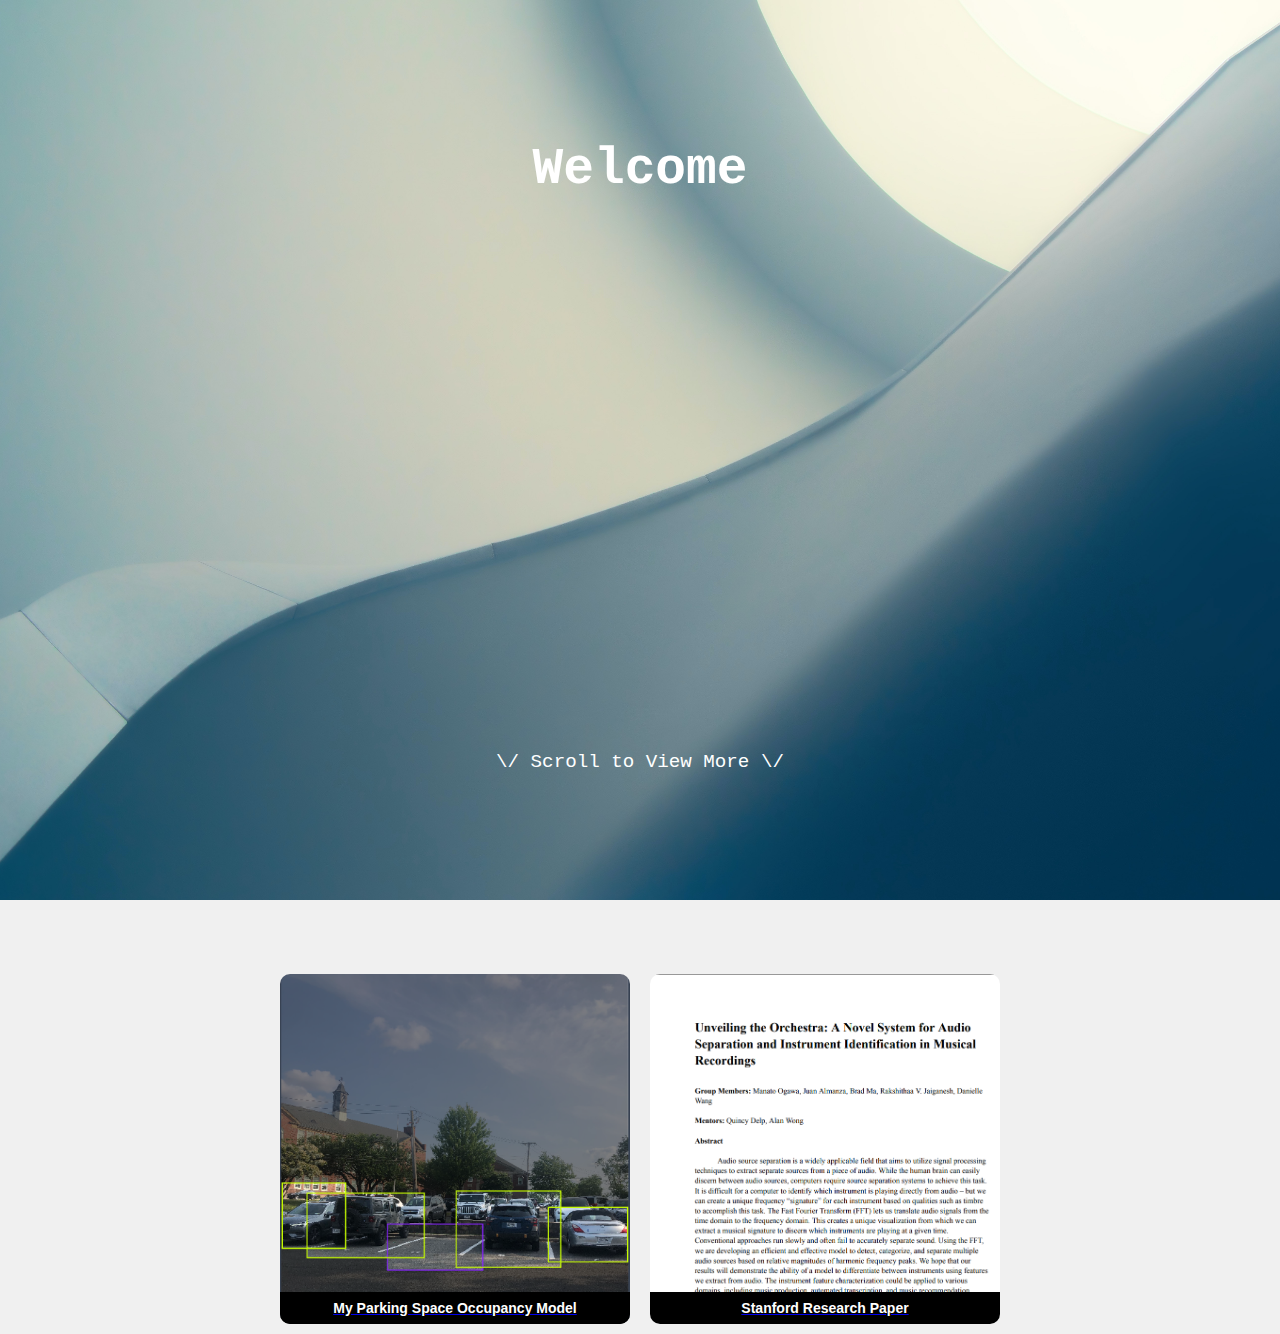
==== index.html @ 9898f5de "Update index.html" ====
<!DOCTYPE html>
<html lang="en">
<head>
<meta charset="UTF-8">
<meta name="viewport" content="width=device-width, initial-scale=1.0">
<link rel="stylesheet" href="assets/style.css">
<title>Main Page</title>
</head>
<body>
  <div class="header">
    <h1><span>Welcome to My Website!</span></h1>
    <p class="scroll-text">\/ Scroll to View More \/</p>
  </div>
  
  <div class="content-container">
    <div class="button-container">
      <a href="parking-space-model.html" class="button2-image">
        <div class="caption">My Parking Space Occupancy Model</div>
      </a>
      
      <a href="paper1.html" class="button-image">
        <div class="caption">Stanford Research Paper</div>
      </a>
    </div>
  </div>
  <script>
    const titleElement = document.querySelector('.header h1 span');
    const titleText = titleElement.textContent;
    titleElement.textContent = ''; 

    let index = 0;
    const typingInterval = 100; 

    function typeNextLetter() {
      if (index < titleText.length) {
        titleElement.textContent += titleText[index];
        index++;
        setTimeout(typeNextLetter, typingInterval);
      }
    }

    typeNextLetter();

    window.addEventListener('scroll', function() {
      const scrollText = document.querySelector('.scroll-text');
      if (scrollText) {
        const scrollPosition = window.scrollY;
        const fadeDistance = 100; 
        
        const opacity = Math.max(0, 1 - (scrollPosition / fadeDistance));
        scrollText.style.opacity = opacity;
      }
    });
  </script>
</body>
</html>
---- assets/style.css ----
.header {
  display: flex;
  flex-direction: column;
  align-items: center;
  justify-content: center;
  height: 100vh;
  width: 100vw;
  background-image: url('../assets/images/background.jpg'); 
  background-size: cover;
  background-position: center;
  font-family: 'Monaco', monospace; 
}

.content-container {
  padding-top: 5%; /* Use percentages for padding */
}

h1 {
  font-size: 4vw; 
  color: white;
  margin: 1vw; 
}

.scroll-text {
  width: 80%; 
  height: auto; 
  font-size: 1.5vw;
  text-align: center;
  background-color: transparent;
  color: white;
  margin-top: 60vh;
  margin-bottom: 0vh;
  opacity: 1;
  transition: opacity 0.5s; 
}

.fade-out {
  opacity: 0;
}

.scroll-text:hover{
  transform: scale(1.05);
}

body {
  font-family: Arial, sans-serif;
  text-align: center;
  display: flex;
  flex-direction: column;
  justify-content: center;
  align-items: center;
  min-height: 100vh;
  margin: 0;
  background-color: #f0f0f0;
}

body::-webkit-scrollbar {
    display: none;
}

.button {
  display: inline-block;
  padding: 15px 30px;
  background-color: #007bff;
  color: #fff;
  border: none;
  cursor: pointer;
  font-size: 18px;
  border-radius: 8px; 
  transition: background-color 0.3s, transform 0.2s;
}

.button-container {
  display: flex; 
  justify-content: center; 
}

.caption-container {
  width: 350px; 
  margin: auto; 
}

.button:hover {
  background-color: #0056b3;
  transform: scale(1.05); 
}

.button-image {
  display: flex;
  flex-direction: column;
  justify-content: flex-end;
  align-items: center;
  width: 350px;
  height: 350px;
  background-image: url('../assets/images/Stanford-pic.png');
  background-size: cover;
  border-radius: 10px;
  transition: transform 0.2s, filter 0.2s;
  margin: 10px;
  position: relative;
}

.button-image:hover {
  transform: scale(1.05); 
  filter: brightness(85%); 
}

.button-image:hover .caption {
  opacity: 1;
}

.button2-image {
  display: flex;
  flex-direction: column;
  justify-content: flex-end;
  align-items: center;
  width: 350px;
  height: 350px;
  background-image: url('../assets/images/model-image.png');
  background-size: cover;
  border-radius: 10px;
  transition: transform 0.2s, filter 0.2s;
  margin: 10px;
  position: relative;
}

.button2-image:hover {
  transform: scale(1.05); 
  filter: brightness(85%); 
}

.button2-image:hover .caption {
  opacity: 1;
}

.caption {
  background-color: black;
  color: white;
  font-weight: bold;
  font-size: 14px;
  padding: 8px 0;
  text-align: center;
  width: 100%;
  border-bottom-left-radius: 10px;
  border-bottom-right-radius: 10px;
}
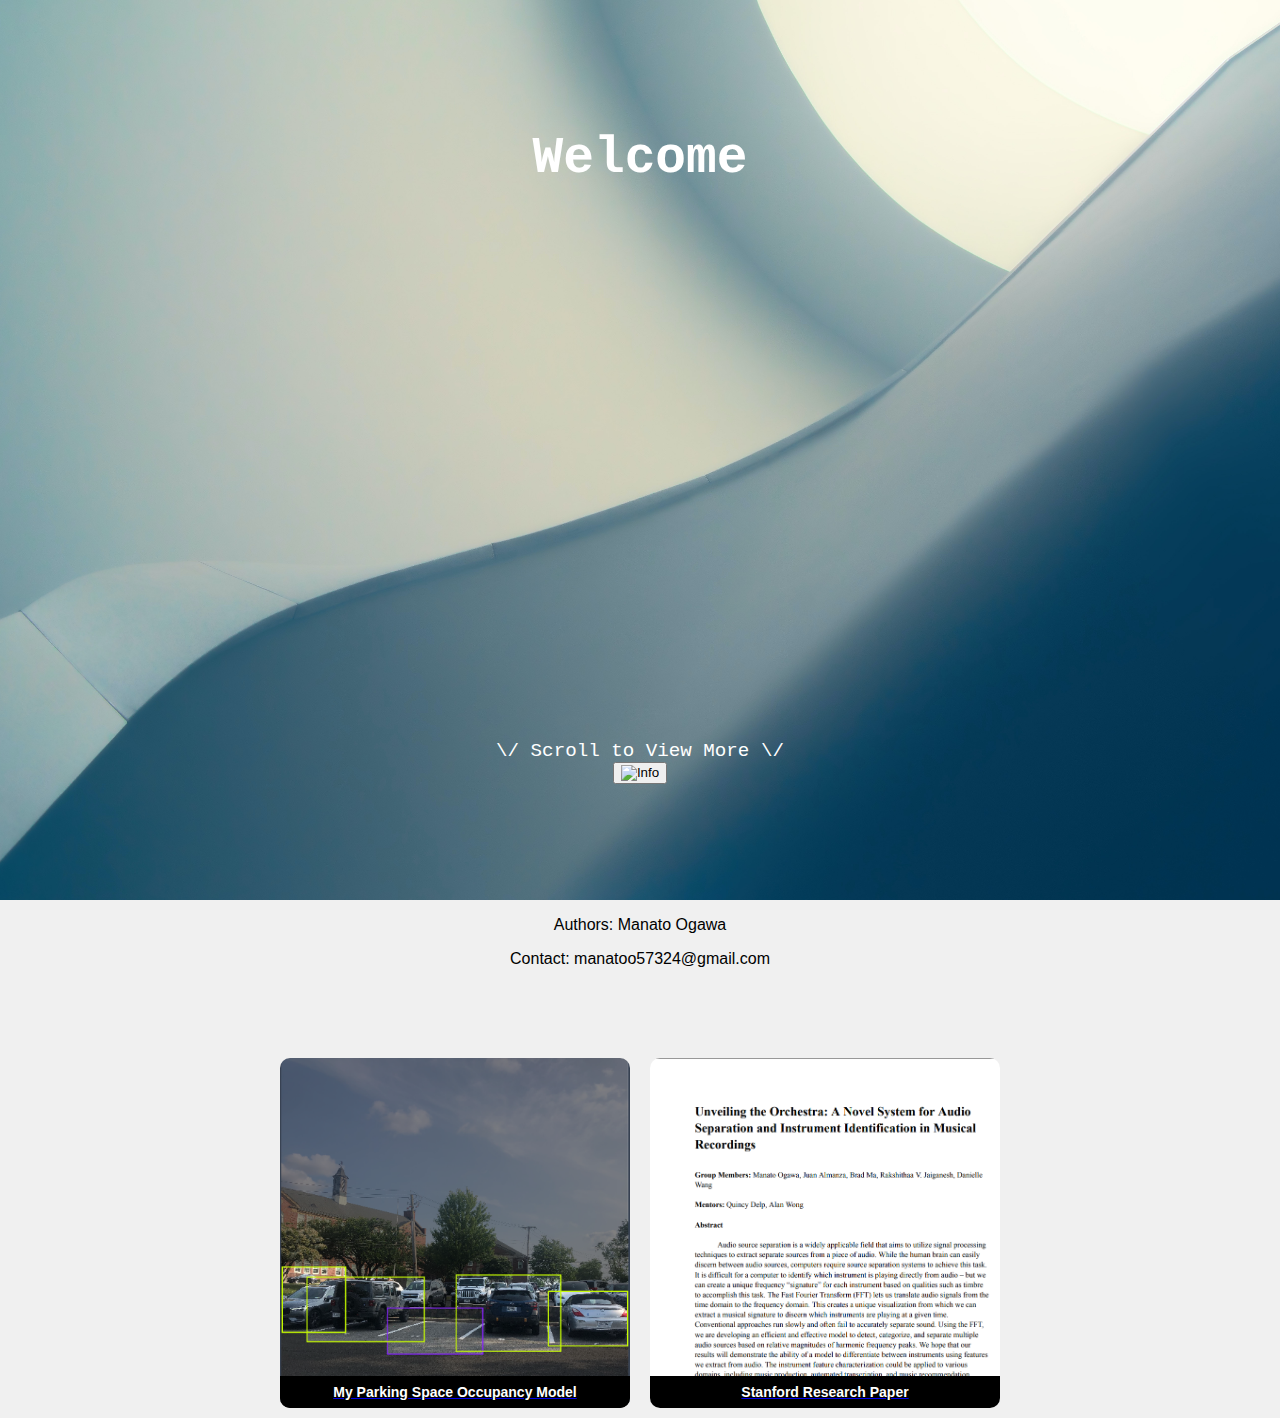
==== commit 91eb5563: "Update index.html" ====
--- a/index.html
+++ b/index.html
@@ -10,6 +10,14 @@
   <div class="header">
     <h1><span>Welcome to My Website!</span></h1>
     <p class="scroll-text">\/ Scroll to View More \/</p>
+    <button id="info-button">
+      <img src="assets/images/info-button.jpg" alt="Info" />
+    </button>
+  </div>
+
+  <div class="info-panel" id="info-panel">
+    <p>Authors: Manato Ogawa</p>
+    <p>Contact: manatoo57324@gmail.com</p>
   </div>
   
   <div class="content-container">
@@ -51,6 +59,19 @@
         scrollText.style.opacity = opacity;
       }
     });
+
+    const infoButton = document.getElementById('info-button');
+    const infoPanel = document.getElementById('info-panel');
+
+    infoButton.addEventListener('click', () => {
+      infoPanel.classList.toggle('show');
+    });
+
+    document.addEventListener('click', (event) => {
+      if (!infoPanel.contains(event.target) && !infoButton.contains(event.target)) {
+        infoPanel.classList.remove('show');
+      }
+    });
   </script>
 </body>
 </html>
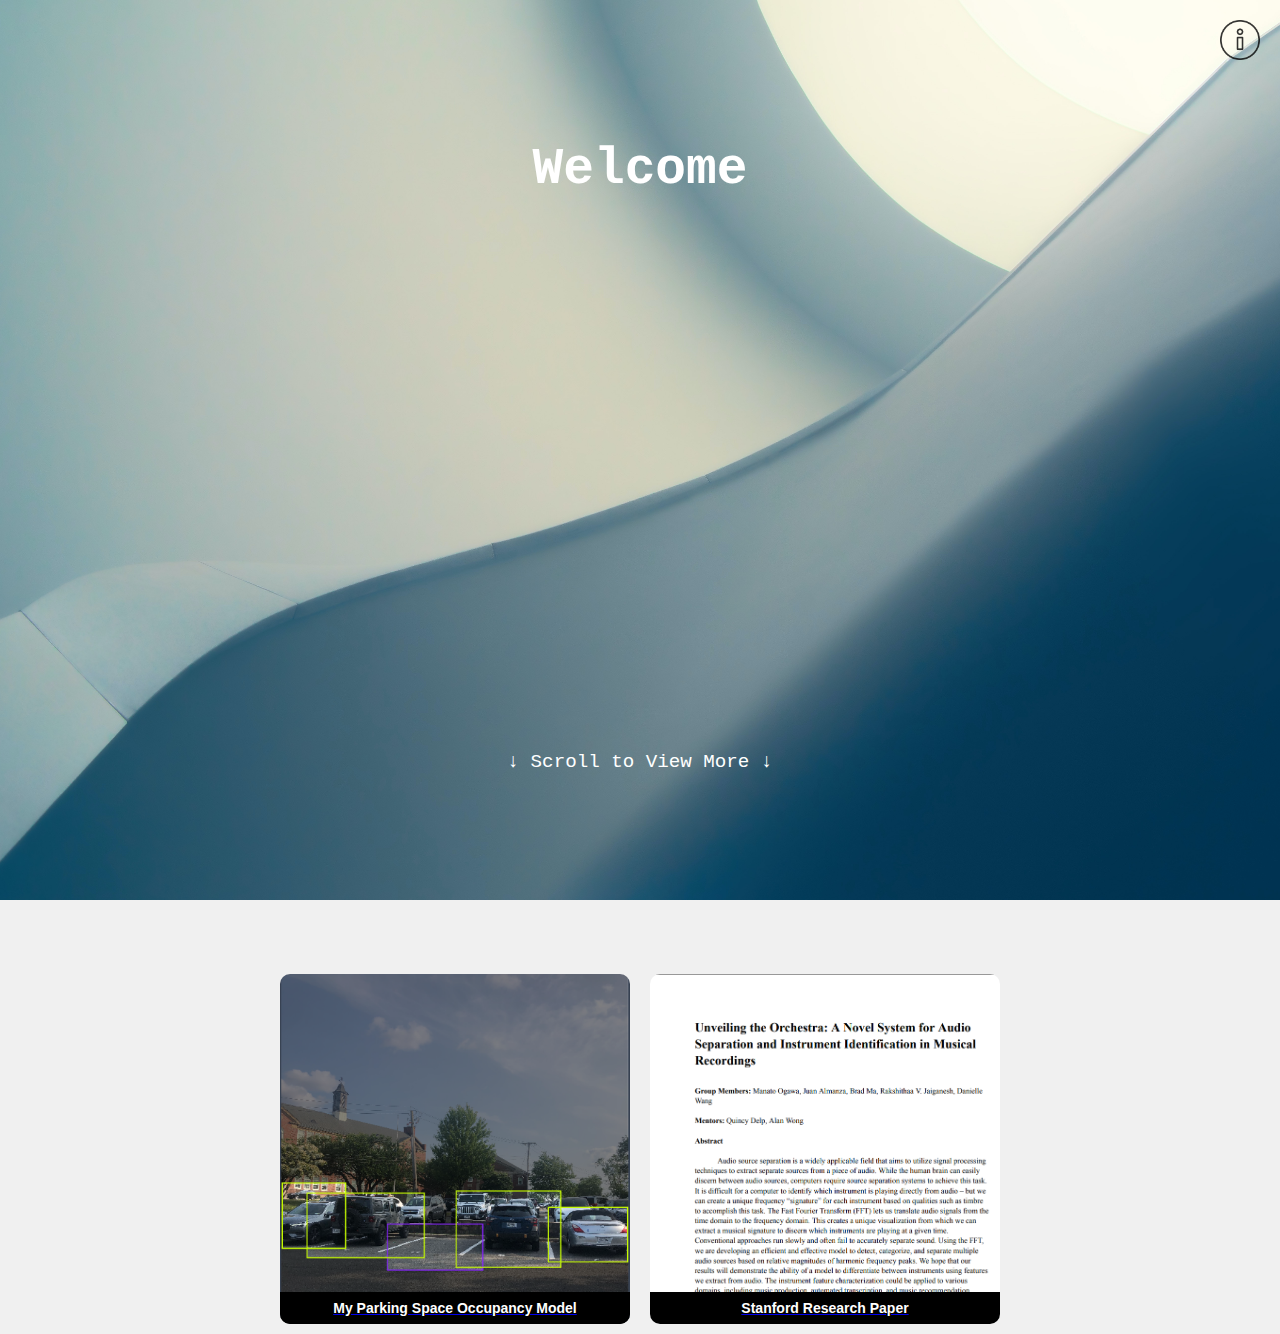
==== commit da6217ff: "Update index.html" ====
--- a/index.html
+++ b/index.html
@@ -9,7 +9,7 @@
 <body>
   <div class="header">
     <h1><span>Welcome to My Website!</span></h1>
-    <p class="scroll-text">\/ Scroll to View More \/</p>
+    <p class="scroll-text">↓  Scroll to View More  ↓</p>
     <button id="info-button">
       <img src="assets/images/info-button.jpg" alt="Info" />
     </button>
--- a/assets/style.css
+++ b/assets/style.css
@@ -144,3 +144,40 @@
   border-bottom-left-radius: 10px;
   border-bottom-right-radius: 10px;
 }
+
+#info-button {
+  position: fixed;
+  top: 20px;
+  right: 20px;
+  background: none;
+  border: none;
+  cursor: pointer;
+  padding: 0;
+}
+
+#info-button img {
+  width: 40px; 
+  height: 40px; 
+  opacity: 0.8; 
+  transition: opacity 0.3s;
+}
+
+.info-panel {
+  display: none;
+  position: fixed;
+  top: 20px;
+  right: 20px;
+  background-color: rgba(0, 0, 0, 0.9);
+  color: white;
+  padding: 20px;
+  width: 250px;
+  max-height: 80vh; 
+  overflow-y: auto; 
+  z-index: 1000;
+  border-radius: 10px;
+  box-shadow: 0 0 10px rgba(0, 0, 0, 0.5);
+}
+
+.info-panel.show {
+  display: block;
+}
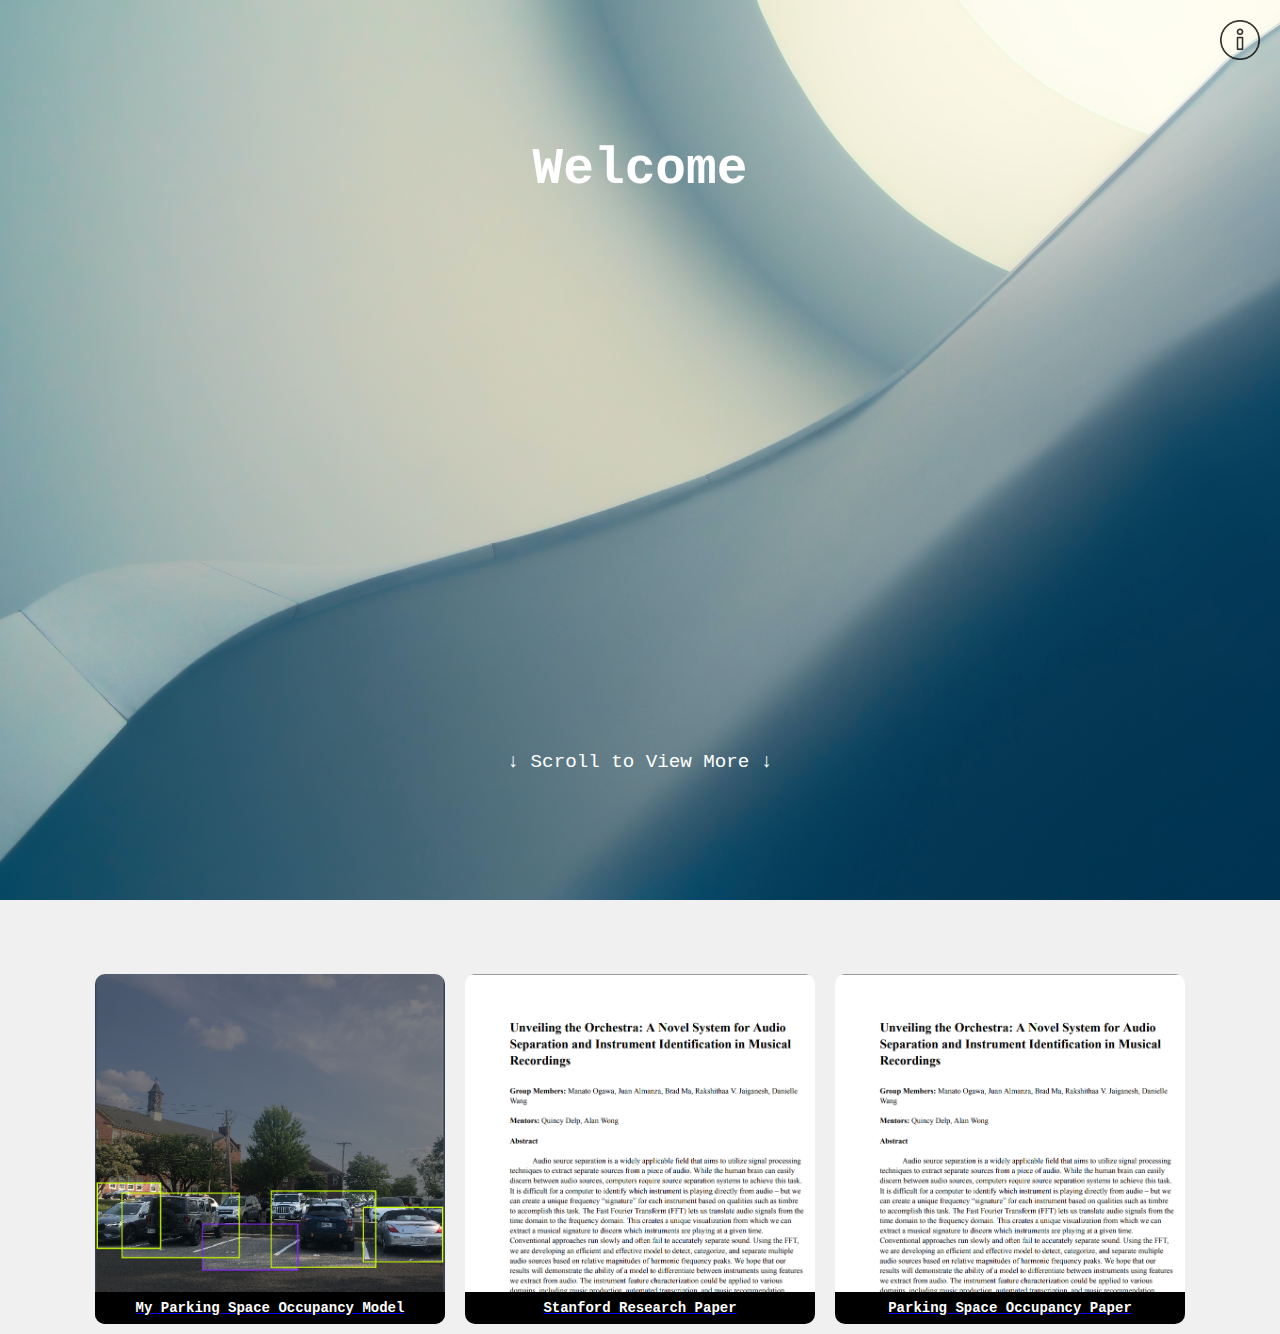
==== commit ac86e172: "Update index.html" ====
--- a/index.html
+++ b/index.html
@@ -28,6 +28,10 @@
       
       <a href="paper1.html" class="button-image">
         <div class="caption">Stanford Research Paper</div>
+      </a>
+
+      <a href="paper2.html" class="button-image">
+        <div class="caption">Parking Space Occupancy Paper</div>
       </a>
     </div>
   </div>
--- a/assets/style.css
+++ b/assets/style.css
@@ -43,13 +43,13 @@
 }
 
 body {
-  font-family: Arial, sans-serif;
+  font-family: 'Monaco', monospace; 
   text-align: center;
   display: flex;
   flex-direction: column;
   justify-content: center;
   align-items: center;
-  min-height: 100vh;
+  min-height: 10vh;
   margin: 0;
   background-color: #f0f0f0;
 }
@@ -181,3 +181,22 @@
 .info-panel.show {
   display: block;
 }
+
+.button_model {
+  background-color: #007bff;
+  display: inline-block;
+  padding: 15px 30px;
+  color: #fff;
+  border: none;
+  margin-top:1vh;
+  margin-bottom:1vh;
+  cursor: pointer;
+  font-size: 1vw;
+  border-radius: 8px; 
+  transition: background-color 0.3s, transform 0.2s;
+}
+
+.button_model:hover {
+  transform: scale(1.05); 
+  filter: brightness(85%); 
+}
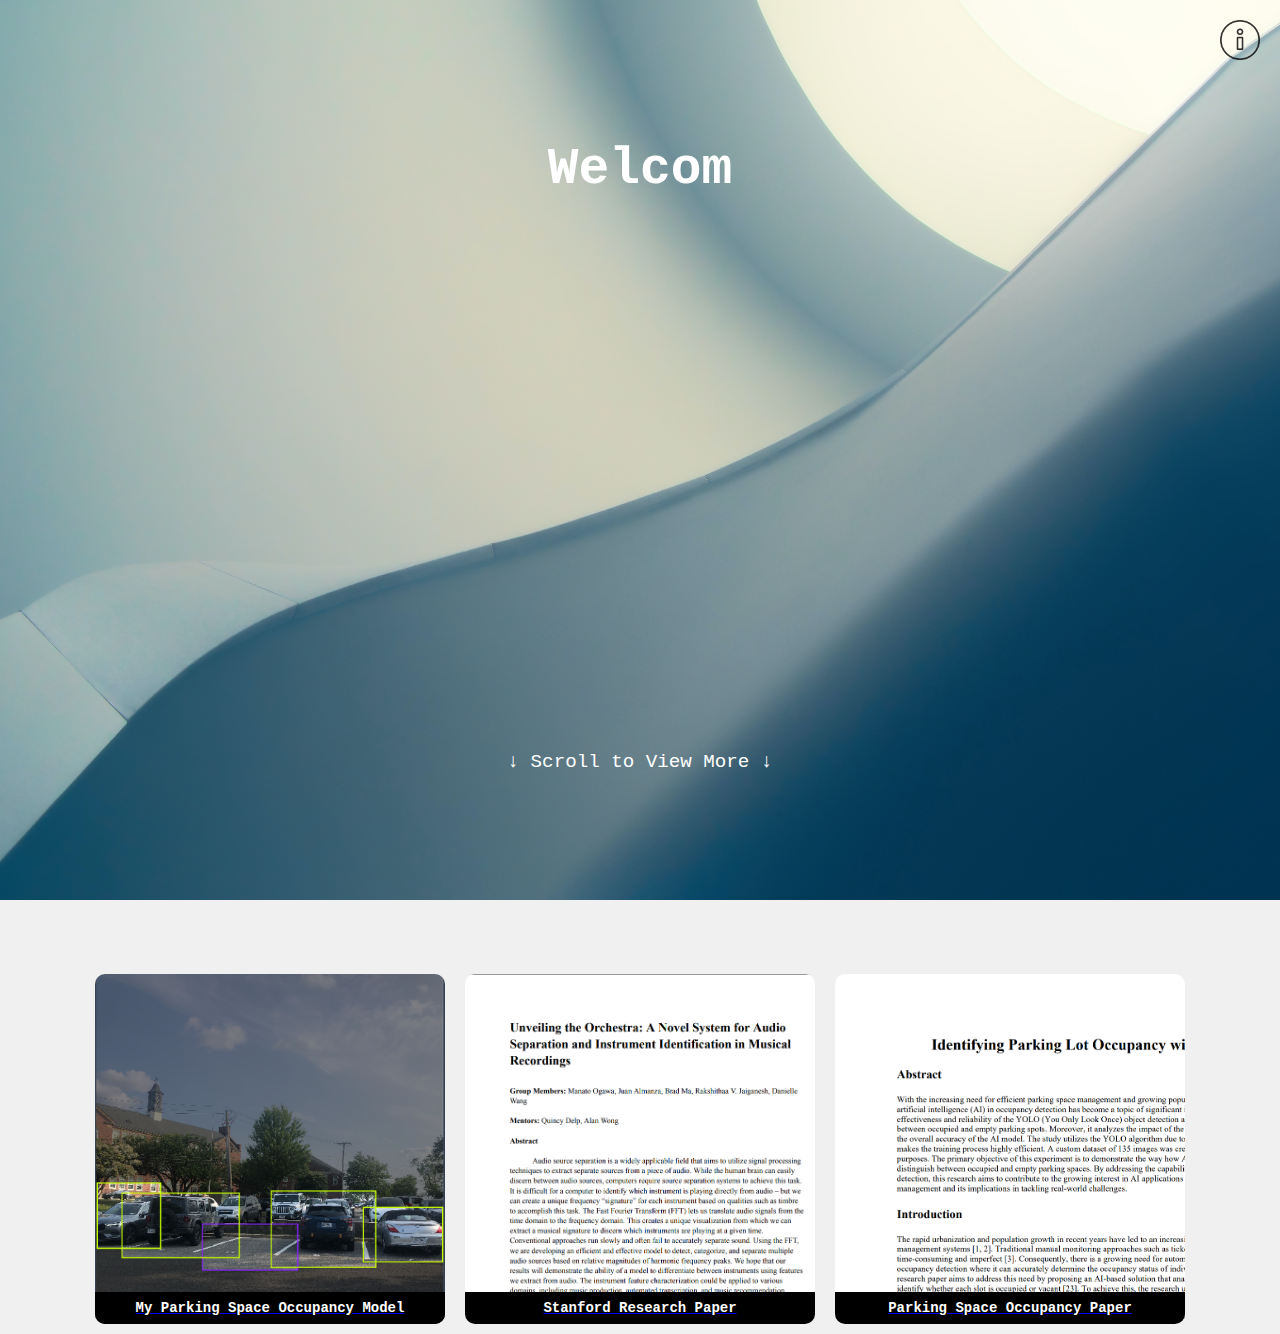
==== commit 1529a102: "Update index.html" ====
--- a/index.html
+++ b/index.html
@@ -30,7 +30,7 @@
         <div class="caption">Stanford Research Paper</div>
       </a>
 
-      <a href="paper2.html" class="button-image">
+      <a href="paper2.html" class="button3-image">
         <div class="caption">Parking Space Occupancy Paper</div>
       </a>
     </div>
--- a/assets/style.css
+++ b/assets/style.css
@@ -200,3 +200,27 @@
   transform: scale(1.05); 
   filter: brightness(85%); 
 }
+
+.button3-image {
+  display: flex;
+  flex-direction: column;
+  justify-content: flex-end;
+  align-items: center;
+  width: 350px;
+  height: 350px;
+  background-image: url('../assets/images/MyPaper-pic.png');
+  background-size: cover;
+  border-radius: 10px;
+  transition: transform 0.2s, filter 0.2s;
+  margin: 10px;
+  position: relative;
+}
+
+.button3-image:hover {
+  transform: scale(1.05); 
+  filter: brightness(85%); 
+}
+
+.button3-image:hover .caption {
+  opacity: 1;
+}
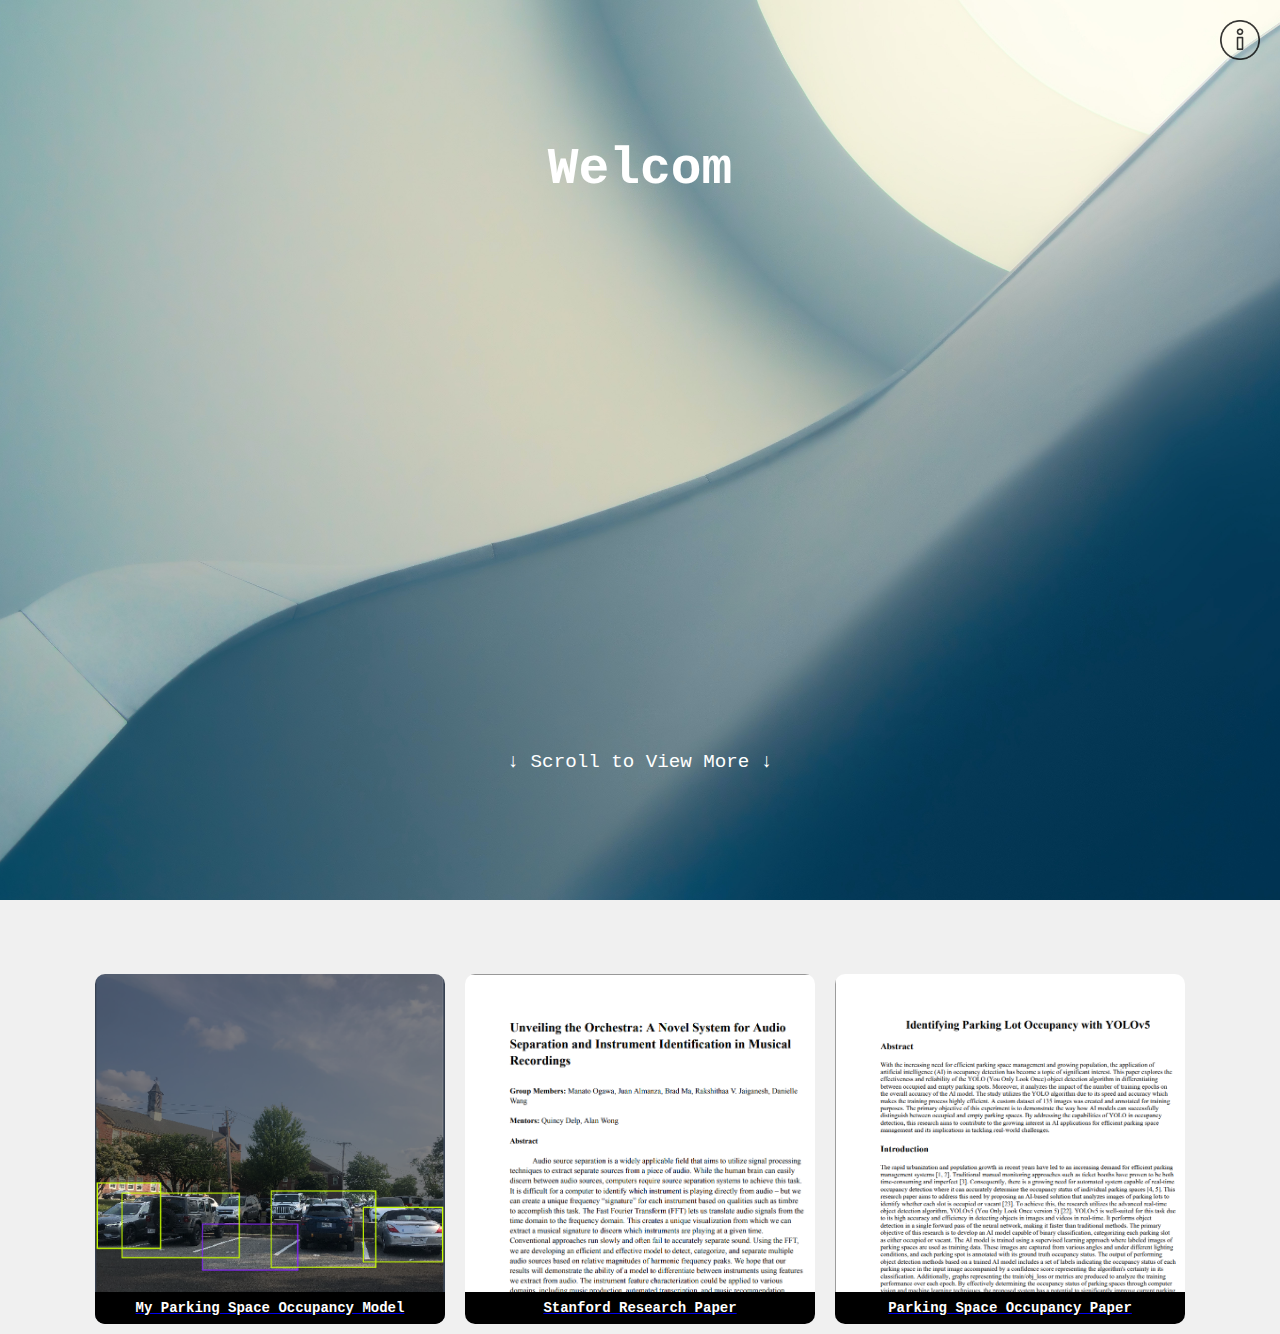
==== commit 7acdab93: "Update index.html" ====
--- a/index.html
+++ b/index.html
@@ -5,6 +5,7 @@
 <meta name="viewport" content="width=device-width, initial-scale=1.0">
 <link rel="stylesheet" href="assets/style.css">
 <title>Main Page</title>
+<link rel="icon" href="assets/images/main-favicon.png" type="image/png">
 </head>
 <body>
   <div class="header">
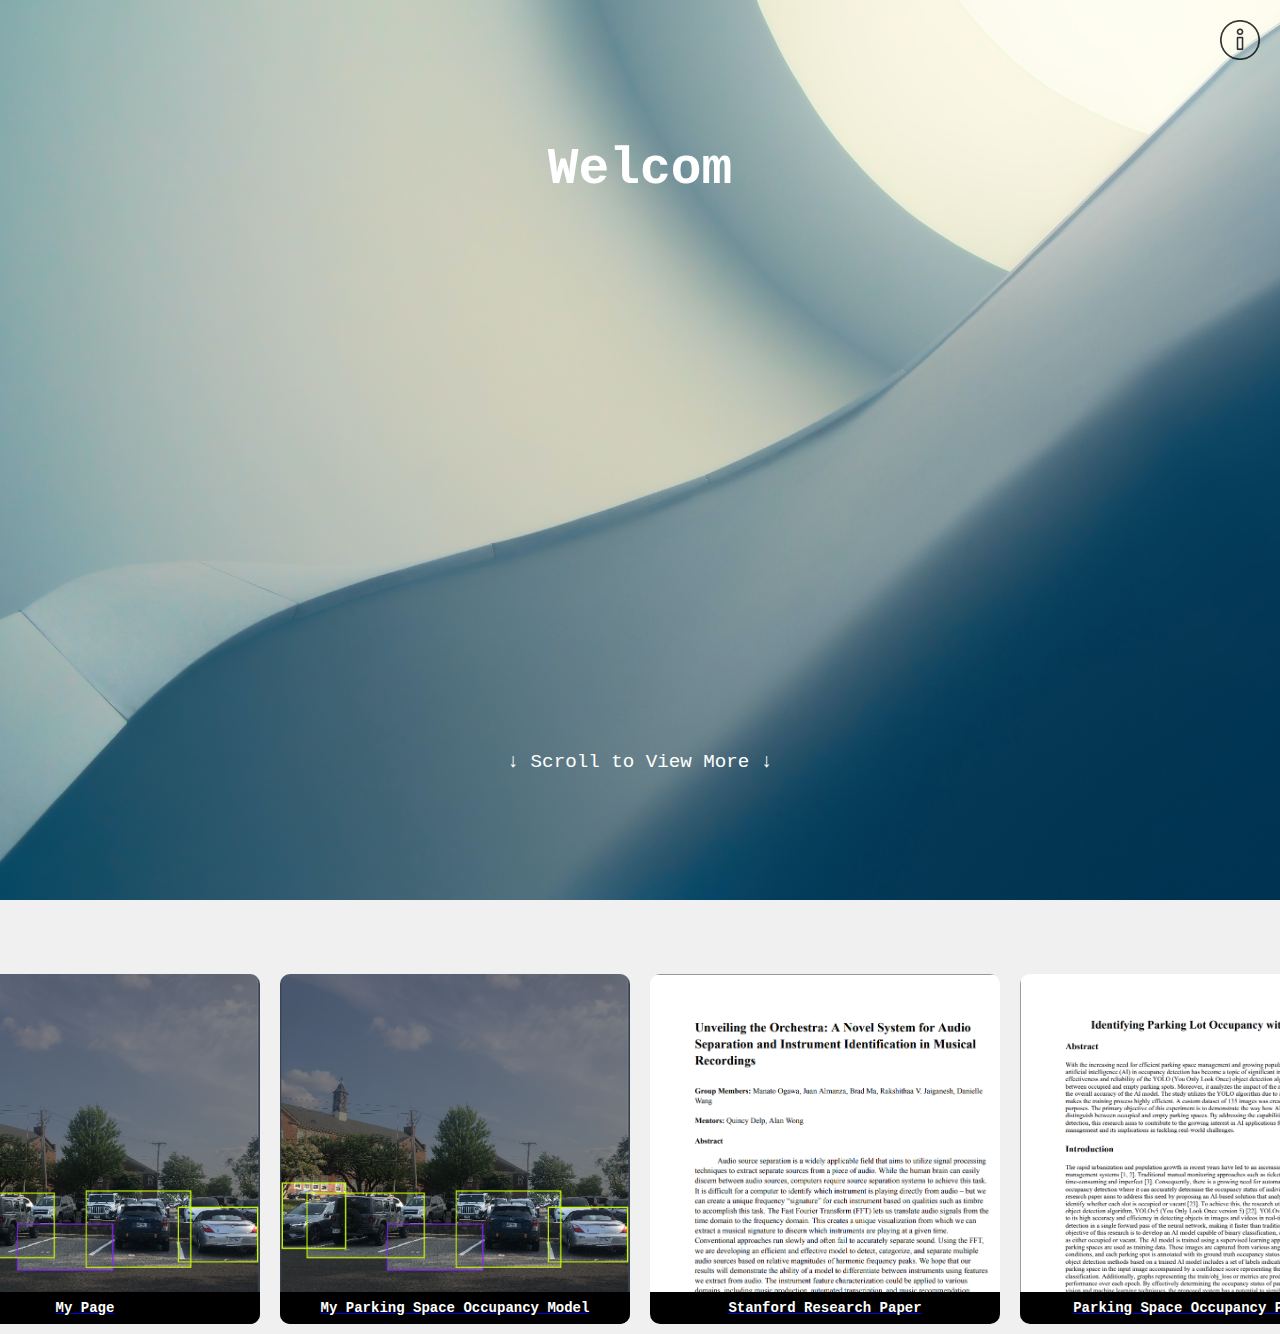
==== commit dc31b04a: "Update index.html" ====
--- a/index.html
+++ b/index.html
@@ -23,6 +23,11 @@
   
   <div class="content-container">
     <div class="button-container">
+      
+      <a href="my-page.html" class="button2-image">
+        <div class="caption">My Page</div>
+      </a>
+      
       <a href="parking-space-model.html" class="button2-image">
         <div class="caption">My Parking Space Occupancy Model</div>
       </a>
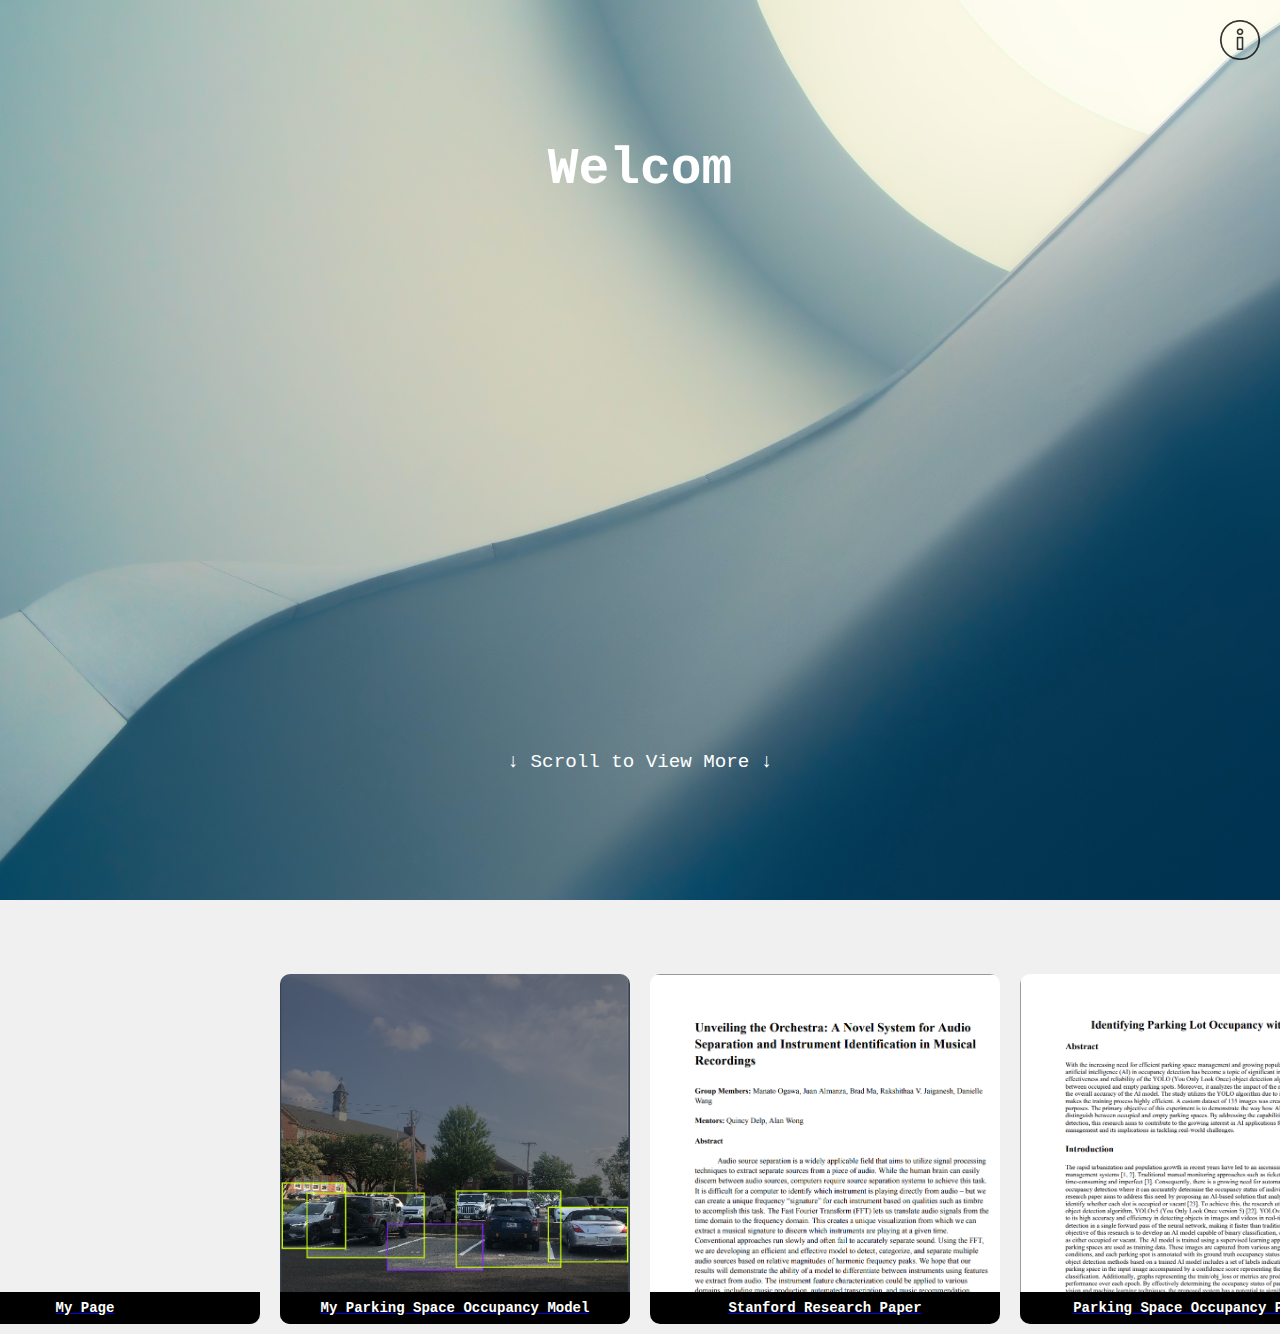
==== commit 3db8125b: "Update index.html" ====
--- a/index.html
+++ b/index.html
@@ -24,7 +24,7 @@
   <div class="content-container">
     <div class="button-container">
       
-      <a href="my-page.html" class="button2-image">
+      <a href="my-page.html" class="button4-image">
         <div class="caption">My Page</div>
       </a>
       
--- a/assets/style.css
+++ b/assets/style.css
@@ -224,3 +224,27 @@
 .button3-image:hover .caption {
   opacity: 1;
 }
+
+.button4-image {
+  display: flex;
+  flex-direction: column;
+  justify-content: flex-end;
+  align-items: center;
+  width: 350px;
+  height: 350px;
+  background-image: url('../assets/images/my-page-img.png');
+  background-size: cover;
+  border-radius: 10px;
+  transition: transform 0.2s, filter 0.2s;
+  margin: 10px;
+  position: relative;
+}
+
+.button4-image:hover {
+  transform: scale(1.05); 
+  filter: brightness(85%); 
+}
+
+.button4-image:hover .caption {
+  opacity: 1;
+}
